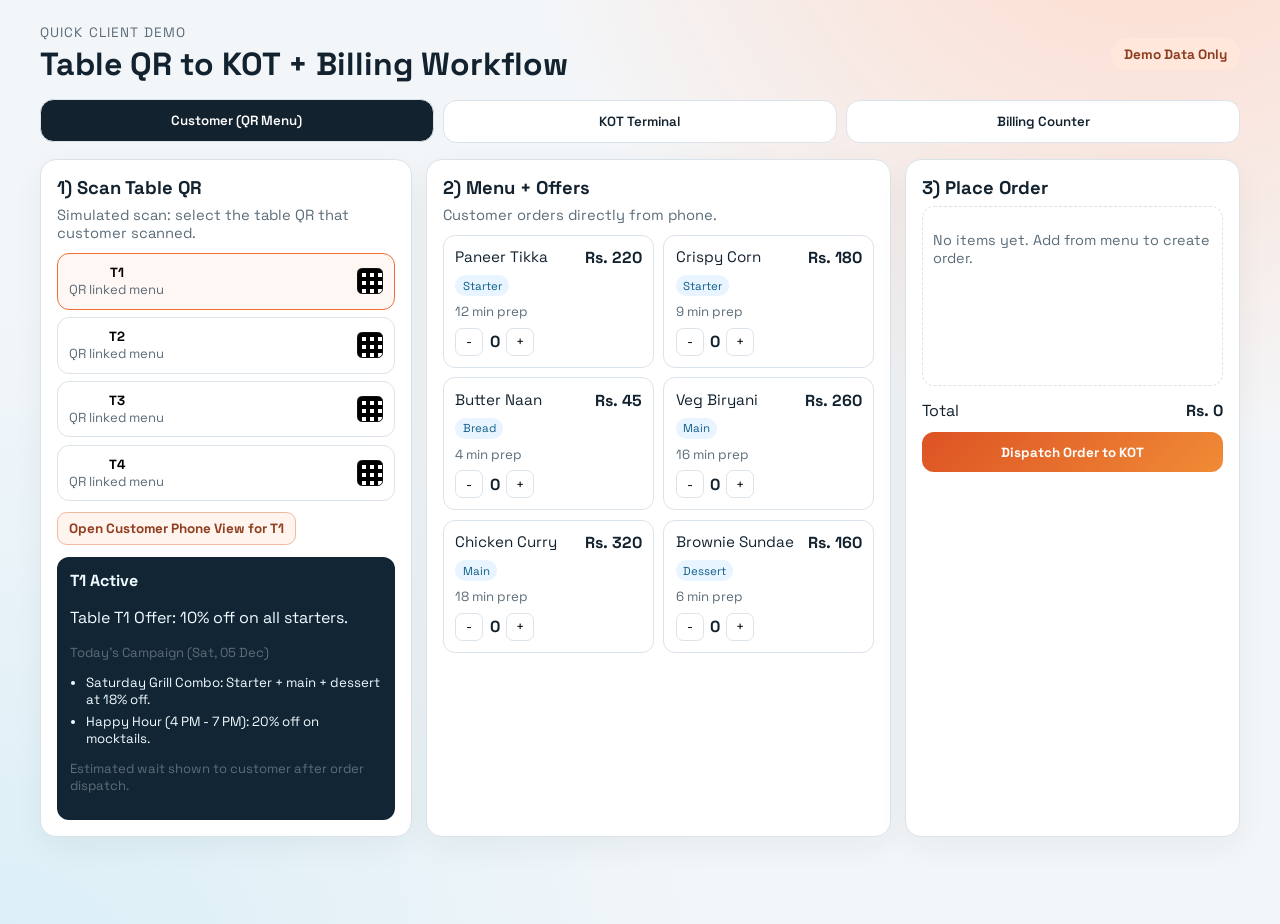
==== index.html @ ec976107 "initial commit" ====
<!DOCTYPE html>
<html lang="en">
<head>
  <meta charset="UTF-8">
  <meta name="viewport" content="width=device-width, initial-scale=1.0">
  <title>OrderFlow KOT Demo</title>
  <link rel="preconnect" href="https://fonts.googleapis.com">
  <link rel="preconnect" href="https://fonts.gstatic.com" crossorigin>
  <link href="https://fonts.googleapis.com/css2?family=Space+Grotesk:wght@400;500;700&display=swap" rel="stylesheet">
  <link rel="stylesheet" href="style.css">
</head>
<body>
  <main class="app-shell">
    <header class="topbar">
      <div>
        <p class="eyebrow">Quick Client Demo</p>
        <h1>Table QR to KOT + Billing Workflow</h1>
      </div>
      <div class="pill">Demo Data Only</div>
    </header>

    <nav class="view-tabs">
      <button class="tab-btn active" data-view="customer">Customer (QR Menu)</button>
      <button class="tab-btn" data-view="kot">KOT Terminal</button>
      <button class="tab-btn" data-view="billing">Billing Counter</button>
    </nav>

    <section id="customer" class="view active">
      <div class="customer-layout">
        <article class="panel">
          <h2>1) Scan Table QR</h2>
          <p class="subtext">Simulated scan: select the table QR that customer scanned.</p>
          <div class="qr-strip" id="tableQrStrip"></div>
          <div id="customerQuickLink"></div>
          <div class="offer-box" id="tableOffer"></div>
        </article>

        <article class="panel">
          <h2>2) Menu + Offers</h2>
          <p class="subtext">Customer orders directly from phone.</p>
          <div class="menu-grid" id="menuGrid"></div>
        </article>

        <article class="panel cart-panel">
          <h2>3) Place Order</h2>
          <div id="cartItems" class="cart-items"></div>
          <div class="bill-row">
            <span>Total</span>
            <strong id="cartTotal">Rs. 0</strong>
          </div>
          <button id="placeOrderBtn" class="btn-primary">Dispatch Order to KOT</button>
          <div id="orderToast" class="toast"></div>
        </article>
      </div>
    </section>

    <section id="kot" class="view">
      <div class="panel">
        <h2>Kitchen Order Ticket (Live Queue)</h2>
        <div class="kot-stats">
          <div class="stat">
            <span>Active Tickets</span>
            <strong id="activeTickets">0</strong>
          </div>
          <div class="stat">
            <span>Avg Wait</span>
            <strong id="avgWait">0 min</strong>
          </div>
          <div class="stat">
            <span>Next Ready</span>
            <strong id="nextReady">-</strong>
          </div>
        </div>
        <div id="kotQueue" class="kot-queue"></div>
      </div>
    </section>

    <section id="billing" class="view">
      <div class="billing-layout">
        <article class="panel">
          <h2>Billing by Table Number</h2>
          <label for="billingTable" class="subtext">Ask customer table number and fetch bill instantly.</label>
          <select id="billingTable"></select>
          <div id="billingDetails" class="billing-details"></div>
          <button id="markPaidBtn" class="btn-primary">Mark As Paid</button>
        </article>
        <article class="panel">
          <h2>Paid Bills</h2>
          <div id="paidBills" class="paid-bills"></div>
        </article>
      </div>
    </section>
  </main>

  <script src="script.js"></script>
</body>
</html>
---- style.css ----
:root {
  --bg: #f3f6f9;
  --panel: #ffffff;
  --text: #13222f;
  --muted: #5c6d79;
  --line: #dbe3ea;
  --accent: #ef6f36;
  --accent-soft: #ffe7dc;
  --good: #1f8f55;
  --warn: #c27806;
}

* {
  box-sizing: border-box;
}

body {
  margin: 0;
  min-height: 100vh;
  font-family: "Space Grotesk", sans-serif;
  color: var(--text);
  background:
    radial-gradient(circle at 90% -20%, #ffd8c7 0%, transparent 40%),
    radial-gradient(circle at 0% 110%, #d9eef7 0%, transparent 45%),
    var(--bg);
}

.app-shell {
  width: min(1200px, 96vw);
  margin: 1.5rem auto 2rem;
}

.topbar {
  display: flex;
  justify-content: space-between;
  align-items: center;
  gap: 1rem;
  margin-bottom: 1rem;
}

h1 {
  margin: 0.2rem 0 0;
  font-size: clamp(1.15rem, 2.8vw, 2rem);
}

h2 {
  margin: 0 0 0.4rem;
  font-size: 1.15rem;
}

.eyebrow {
  margin: 0;
  color: var(--muted);
  font-size: 0.85rem;
  letter-spacing: 0.08em;
  text-transform: uppercase;
}

.pill {
  padding: 0.45rem 0.8rem;
  border-radius: 999px;
  background: var(--accent-soft);
  color: #8d3e20;
  font-size: 0.85rem;
  font-weight: 700;
}

.view-tabs {
  display: grid;
  grid-template-columns: repeat(3, 1fr);
  gap: 0.6rem;
  margin-bottom: 1rem;
}

.tab-btn {
  border: 1px solid var(--line);
  background: #fff;
  border-radius: 0.85rem;
  padding: 0.75rem 0.6rem;
  font-family: inherit;
  font-weight: 600;
  color: var(--text);
  cursor: pointer;
  transition: 0.2s ease;
}

.tab-btn.active {
  background: var(--text);
  color: #fff;
  transform: translateY(-1px);
}

.view {
  display: none;
}

.view.active {
  display: block;
  animation: fade 0.28s ease;
}

@keyframes fade {
  from {
    opacity: 0;
    transform: translateY(4px);
  }
  to {
    opacity: 1;
    transform: translateY(0);
  }
}

.customer-layout,
.billing-layout {
  display: grid;
  grid-template-columns: 1fr 1.25fr 0.9fr;
  gap: 0.9rem;
}

.billing-layout {
  grid-template-columns: 1.2fr 1fr;
}

.panel {
  background: var(--panel);
  border: 1px solid var(--line);
  border-radius: 1rem;
  padding: 1rem;
  box-shadow: 0 10px 30px rgba(14, 34, 46, 0.05);
}

.subtext {
  margin: 0 0 0.7rem;
  color: var(--muted);
  font-size: 0.92rem;
}

.qr-strip {
  display: grid;
  grid-template-columns: 1fr;
  gap: 0.45rem;
}

.qr-btn {
  border: 1px solid var(--line);
  background: #fff;
  border-radius: 0.75rem;
  padding: 0.65rem 0.7rem;
  display: flex;
  align-items: center;
  justify-content: space-between;
  font-family: inherit;
  cursor: pointer;
}

.qr-btn.active {
  border-color: var(--accent);
  background: #fff7f3;
}

.qr-mock {
  width: 26px;
  height: 26px;
  border-radius: 0.3rem;
  background:
    linear-gradient(90deg, #000 50%, transparent 50%) 0 0/8px 8px,
    linear-gradient(#000 50%, transparent 50%) 0 0/8px 8px #fff;
  border: 1px solid #111;
}

.offer-box {
  margin-top: 0.75rem;
  border-radius: 0.75rem;
  background: #122535;
  color: #f2fbff;
  padding: 0.8rem;
  min-height: 70px;
}

.offer-mini-list {
  margin: 0.35rem 0 0.5rem 1rem;
  padding: 0;
  display: grid;
  gap: 0.28rem;
  font-size: 0.83rem;
}

.link-btn {
  margin-top: 0.65rem;
  display: inline-block;
  border: 1px solid #f0b89f;
  background: #fff4ee;
  color: #8f3e1e;
  border-radius: 0.6rem;
  padding: 0.45rem 0.7rem;
  text-decoration: none;
  font-size: 0.84rem;
  font-weight: 700;
}

.menu-grid {
  display: grid;
  grid-template-columns: repeat(2, 1fr);
  gap: 0.6rem;
}

.menu-item {
  border: 1px solid var(--line);
  border-radius: 0.75rem;
  padding: 0.7rem;
  display: grid;
  gap: 0.45rem;
}

.menu-head {
  display: flex;
  justify-content: space-between;
  gap: 0.6rem;
  align-items: start;
}

.menu-name {
  margin: 0;
  font-size: 0.95rem;
}

.tag {
  display: inline-block;
  width: fit-content;
  padding: 0.22rem 0.45rem;
  border-radius: 999px;
  background: #e8f4ff;
  color: #0f5f8a;
  font-size: 0.72rem;
}

.price {
  font-weight: 700;
}

.meta {
  color: var(--muted);
  font-size: 0.83rem;
}

.qty-row {
  display: flex;
  align-items: center;
  gap: 0.4rem;
}

.qty-btn {
  border: 1px solid var(--line);
  background: #fff;
  border-radius: 0.45rem;
  width: 28px;
  height: 28px;
  font-family: inherit;
  cursor: pointer;
}

.cart-panel {
  display: flex;
  flex-direction: column;
}

.cart-items {
  border: 1px dashed var(--line);
  border-radius: 0.75rem;
  padding: 0.6rem;
  min-height: 180px;
  margin-bottom: 0.7rem;
}

.cart-line {
  display: flex;
  justify-content: space-between;
  font-size: 0.9rem;
  padding: 0.35rem 0;
  border-bottom: 1px dashed #ebeff3;
}

.bill-row {
  display: flex;
  justify-content: space-between;
  align-items: center;
  margin: 0.2rem 0 0.7rem;
}

.btn-primary {
  border: none;
  background: linear-gradient(135deg, #dd5324 0%, #f08b36 100%);
  color: #fff;
  border-radius: 0.75rem;
  padding: 0.72rem;
  font-family: inherit;
  font-weight: 700;
  cursor: pointer;
}

.toast {
  margin-top: 0.55rem;
  font-size: 0.88rem;
  color: var(--good);
  min-height: 20px;
}

.kot-stats {
  display: grid;
  grid-template-columns: repeat(3, 1fr);
  gap: 0.7rem;
  margin: 0.7rem 0 1rem;
}

.stat {
  border: 1px solid var(--line);
  border-radius: 0.75rem;
  padding: 0.7rem;
  background: #f8fbfd;
}

.stat span {
  display: block;
  color: var(--muted);
  font-size: 0.82rem;
}

.kot-queue {
  display: grid;
  gap: 0.65rem;
}

.ticket {
  border: 1px solid var(--line);
  border-left: 5px solid #bbb;
  border-radius: 0.8rem;
  padding: 0.75rem;
  background: #fff;
}

.ticket.Queued {
  border-left-color: var(--warn);
}

.ticket.Preparing {
  border-left-color: #1084cc;
}

.ticket.Ready {
  border-left-color: var(--good);
}

.ticket-head {
  display: flex;
  justify-content: space-between;
  gap: 0.8rem;
  margin-bottom: 0.4rem;
}

.tiny {
  color: var(--muted);
  font-size: 0.82rem;
}

.ticket-items {
  margin: 0.2rem 0 0.6rem;
  color: #314653;
  font-size: 0.9rem;
}

.status-btn {
  border: 1px solid var(--line);
  background: #fff;
  border-radius: 0.55rem;
  padding: 0.4rem 0.6rem;
  font-family: inherit;
  cursor: pointer;
}

select {
  width: 100%;
  border: 1px solid var(--line);
  border-radius: 0.75rem;
  padding: 0.66rem;
  font-family: inherit;
  margin-bottom: 0.8rem;
}

.billing-details {
  min-height: 240px;
  border: 1px solid var(--line);
  border-radius: 0.75rem;
  padding: 0.7rem;
  margin-bottom: 0.75rem;
}

.b-line {
  display: flex;
  justify-content: space-between;
  padding: 0.35rem 0;
  border-bottom: 1px dashed #ebeff3;
}

.total-line {
  margin-top: 0.3rem;
  padding-top: 0.45rem;
  border-top: 2px solid #d9e3ea;
  display: flex;
  justify-content: space-between;
  font-weight: 700;
}

.paid-bills {
  display: grid;
  gap: 0.55rem;
}

.paid-item {
  border: 1px solid var(--line);
  border-radius: 0.65rem;
  padding: 0.6rem;
  background: #fbfdfd;
}

.empty {
  color: var(--muted);
  font-size: 0.9rem;
}

@media (max-width: 980px) {
  .customer-layout,
  .billing-layout {
    grid-template-columns: 1fr;
  }

  .view-tabs {
    grid-template-columns: 1fr;
  }

  .menu-grid {
    grid-template-columns: 1fr;
  }

  .kot-stats {
    grid-template-columns: 1fr;
  }
}
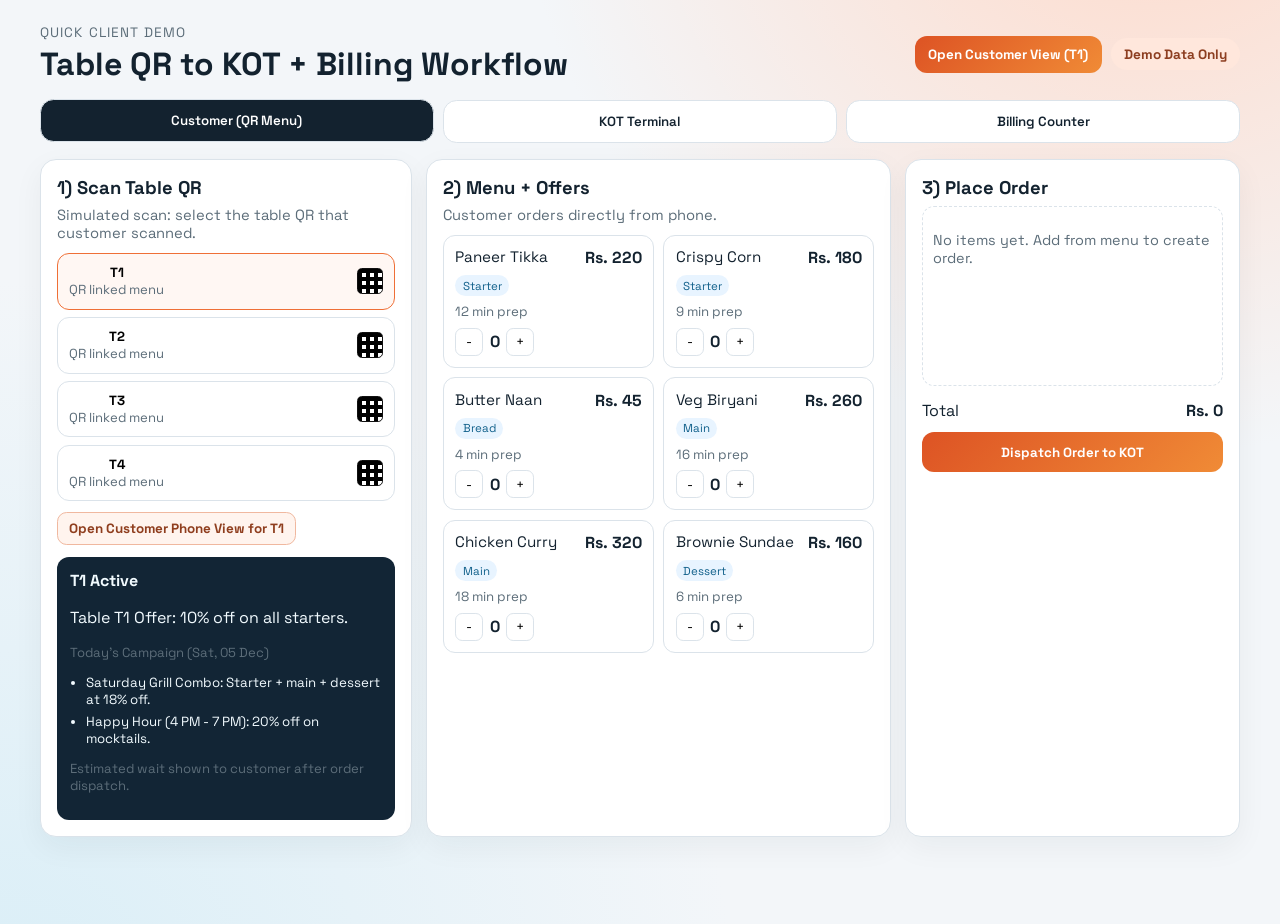
==== commit 4c1469ac: "customer view added" ====
--- a/index.html
+++ b/index.html
@@ -16,7 +16,12 @@
         <p class="eyebrow">Quick Client Demo</p>
         <h1>Table QR to KOT + Billing Workflow</h1>
       </div>
-      <div class="pill">Demo Data Only</div>
+      <div class="topbar-actions">
+        <a id="topCustomerViewBtn" class="demo-btn" href="customer.html?table=T1" target="_blank" rel="noopener">
+          Open Customer View
+        </a>
+        <div class="pill">Demo Data Only</div>
+      </div>
     </header>
 
     <nav class="view-tabs">
--- a/style.css
+++ b/style.css
@@ -38,6 +38,12 @@
   margin-bottom: 1rem;
 }
 
+.topbar-actions {
+  display: flex;
+  align-items: center;
+  gap: 0.6rem;
+}
+
 h1 {
   margin: 0.2rem 0 0;
   font-size: clamp(1.15rem, 2.8vw, 2rem);
@@ -63,6 +69,18 @@
   color: #8d3e20;
   font-size: 0.85rem;
   font-weight: 700;
+}
+
+.demo-btn {
+  display: inline-block;
+  border: none;
+  background: linear-gradient(135deg, #dd5324 0%, #f08b36 100%);
+  color: #fff;
+  border-radius: 0.75rem;
+  padding: 0.62rem 0.85rem;
+  font-size: 0.84rem;
+  font-weight: 700;
+  text-decoration: none;
 }
 
 .view-tabs {
@@ -428,6 +446,11 @@
 }
 
 @media (max-width: 980px) {
+  .topbar {
+    flex-direction: column;
+    align-items: flex-start;
+  }
+
   .customer-layout,
   .billing-layout {
     grid-template-columns: 1fr;
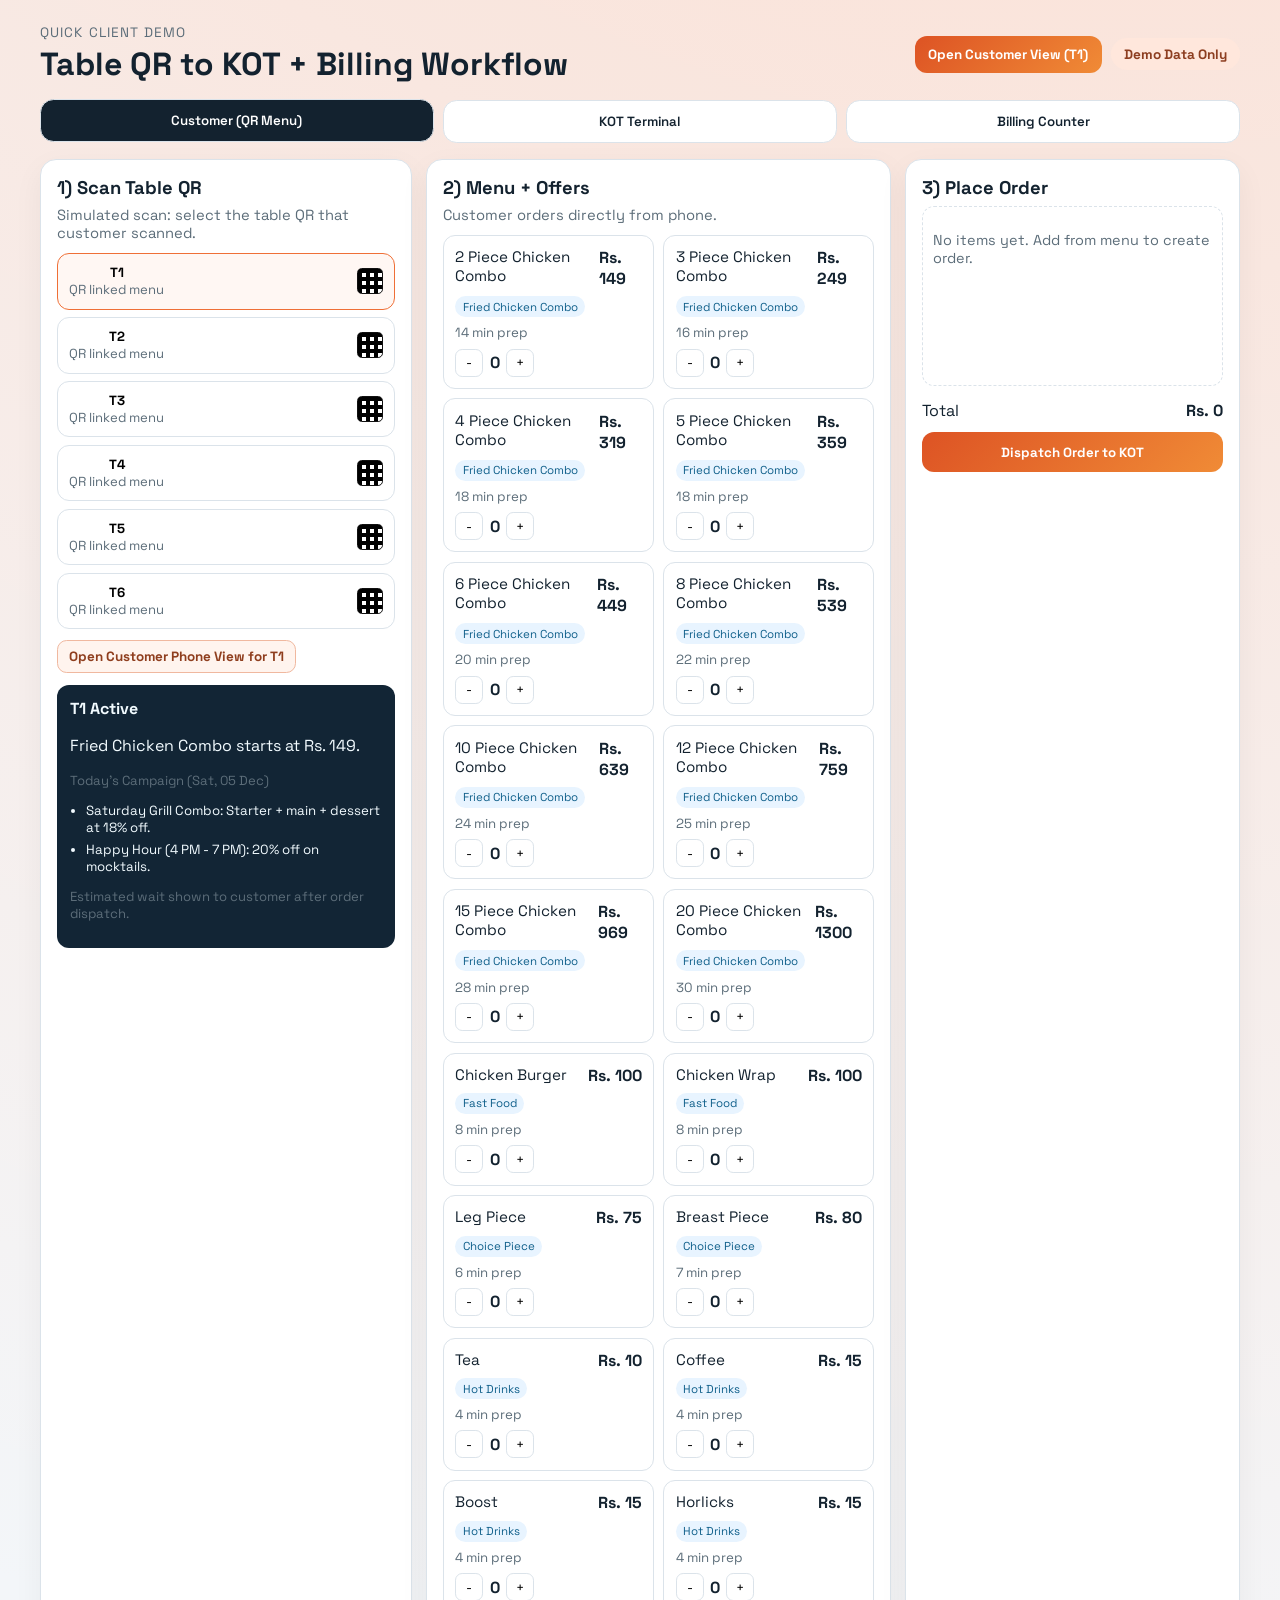
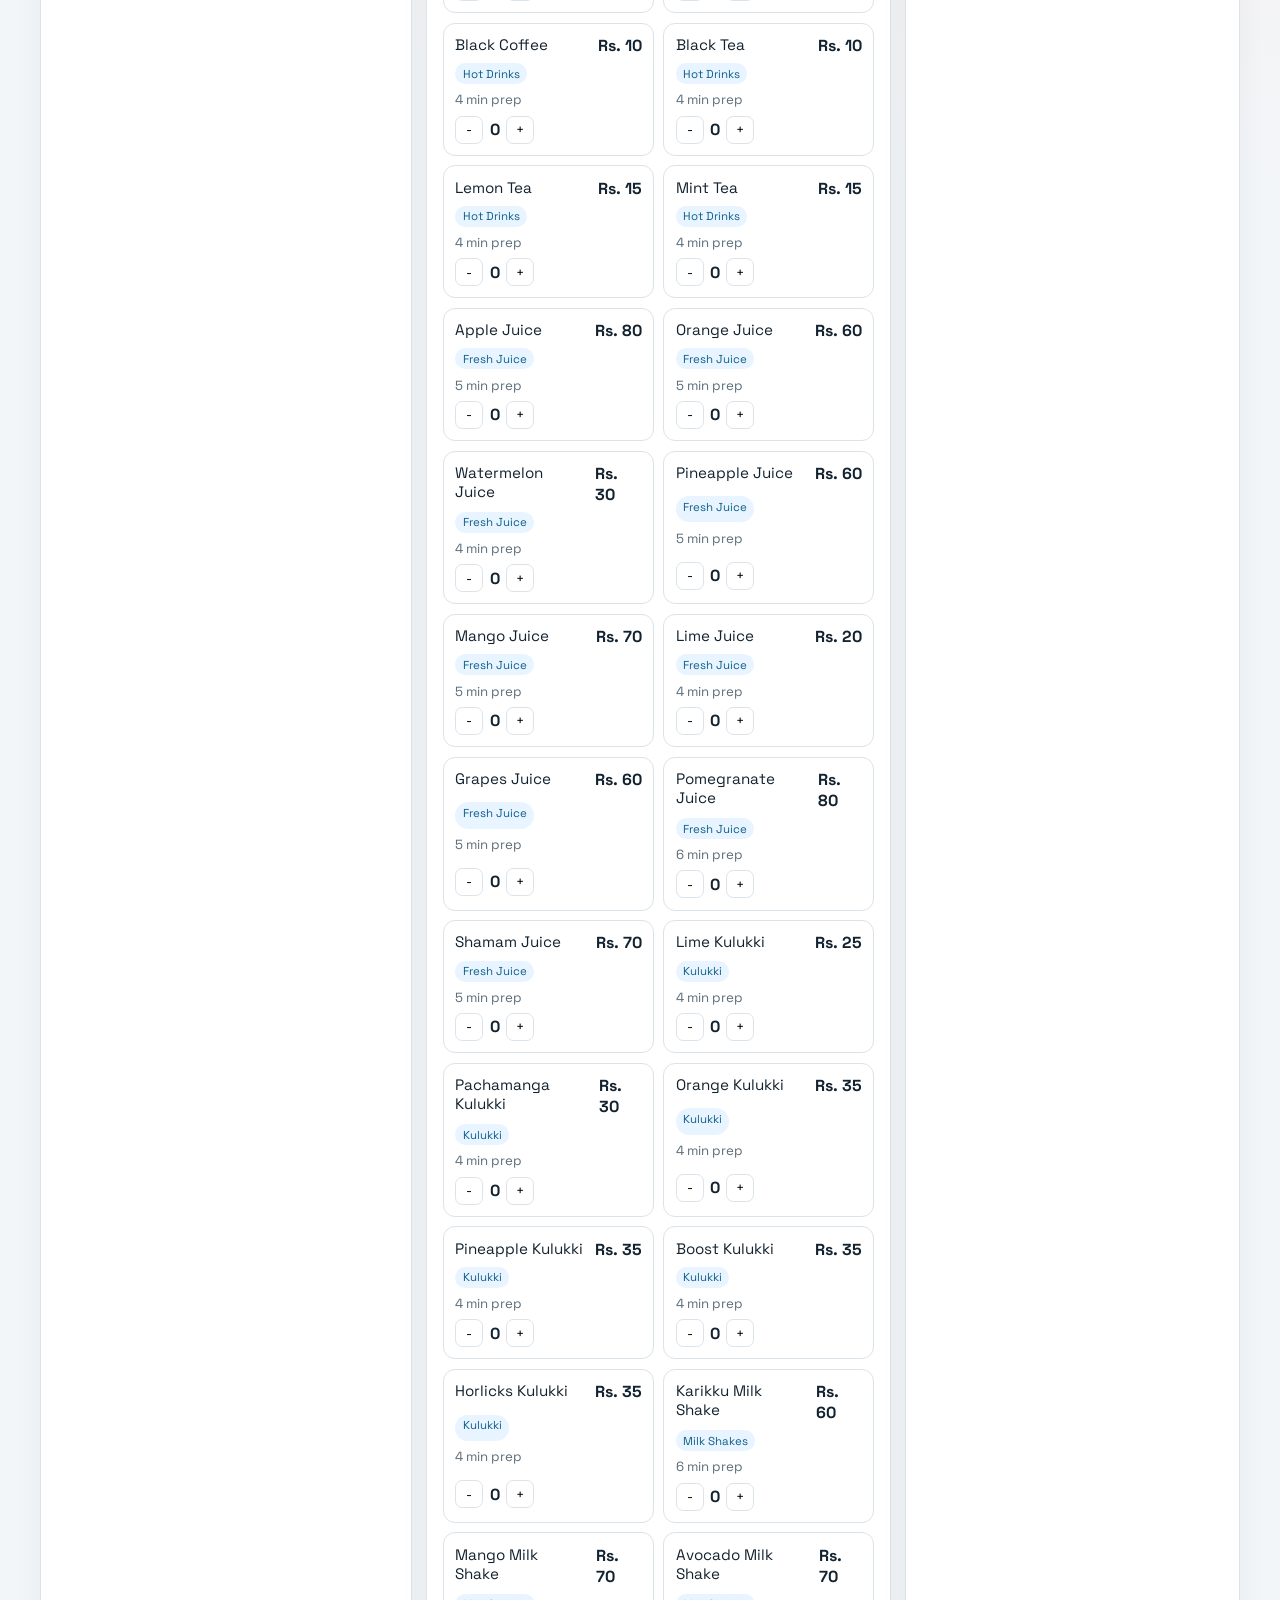
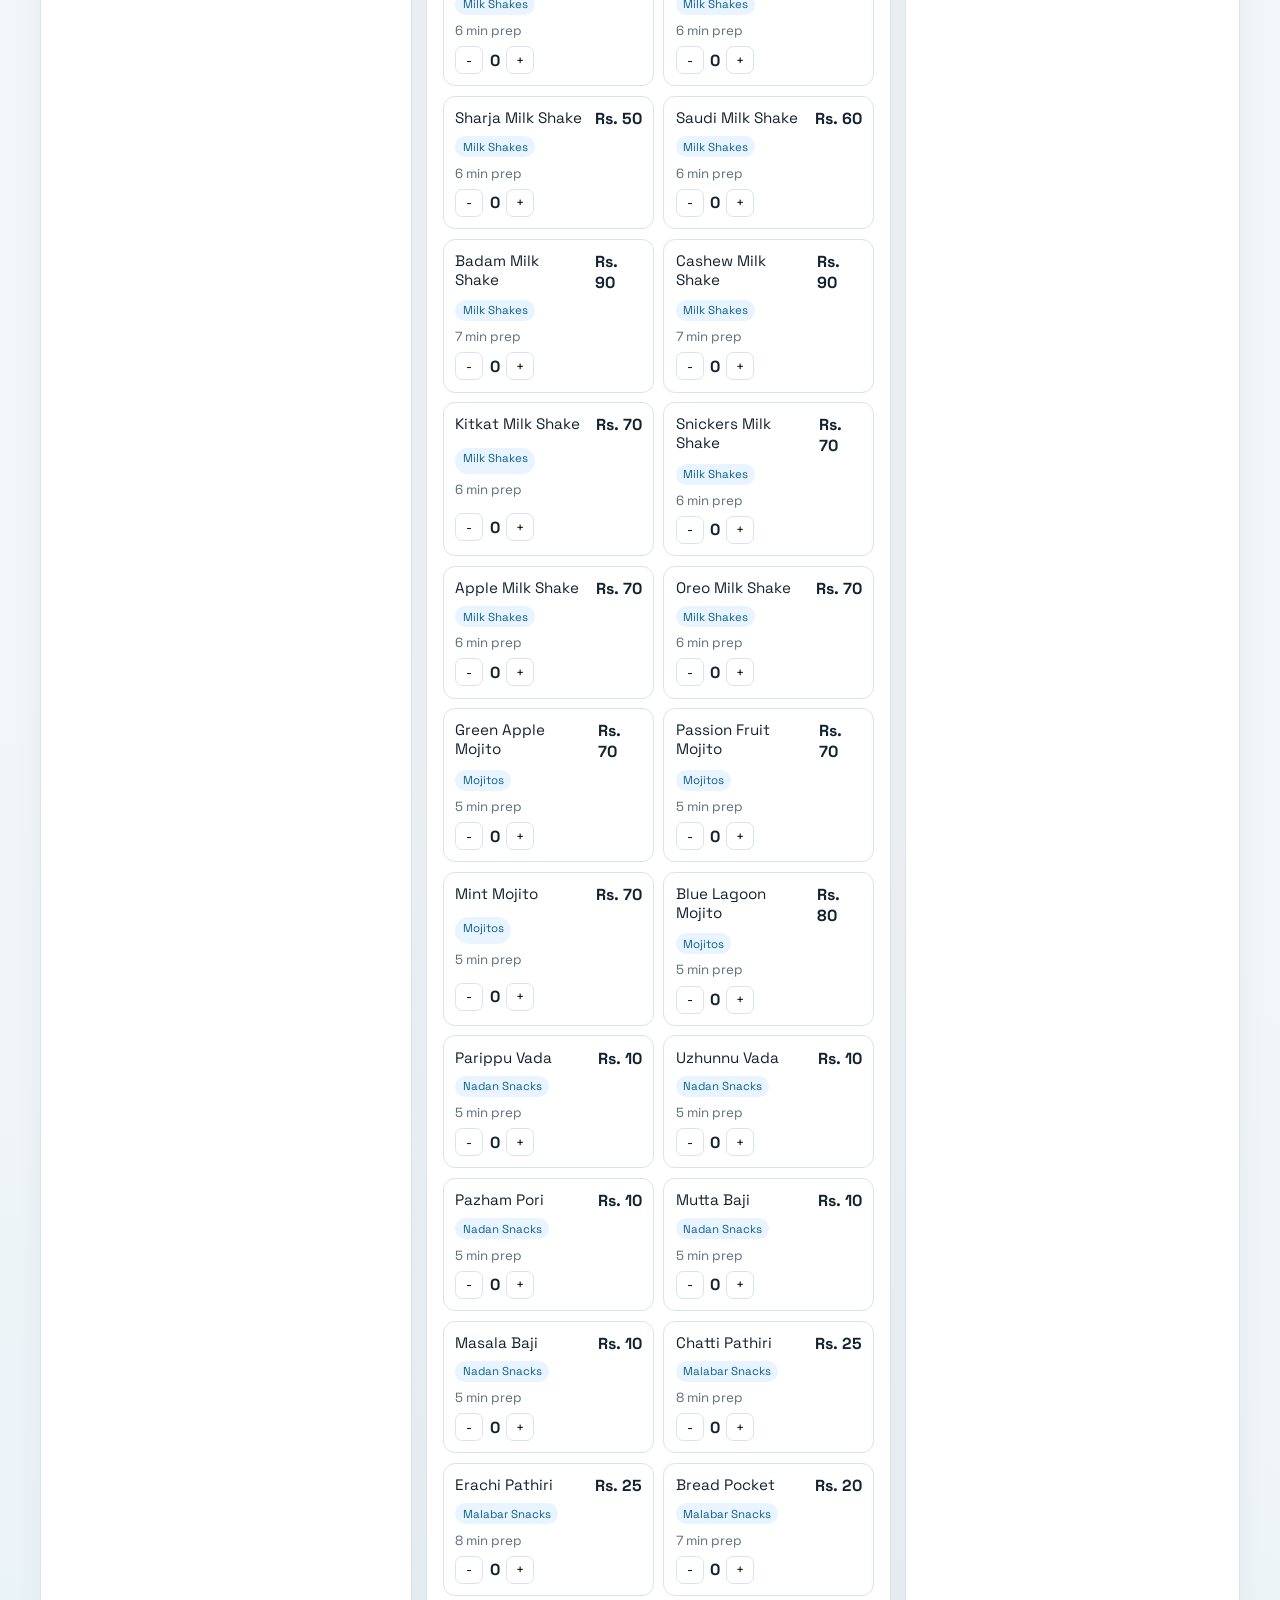
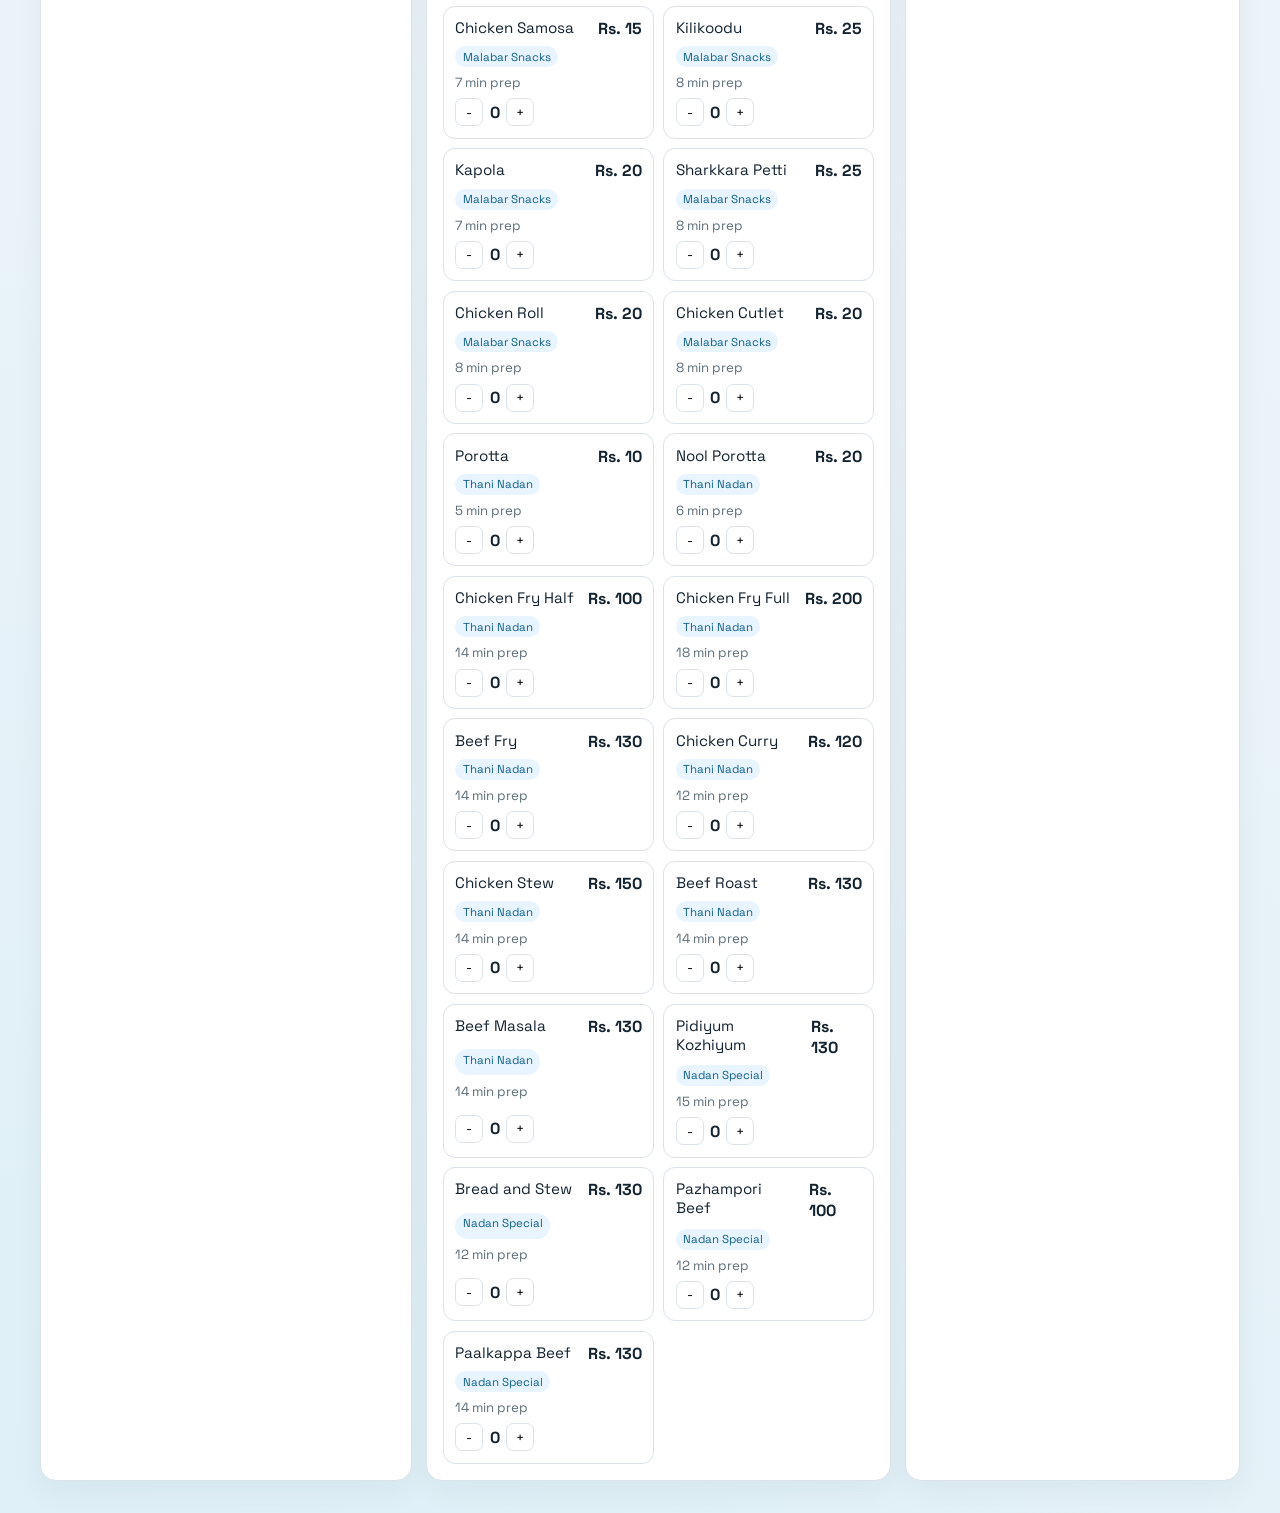
==== commit 01cca9a6: "changed the customer UI" ====
--- a/index.html
+++ b/index.html
@@ -97,6 +97,7 @@
     </section>
   </main>
 
+  <script src="data.js"></script>
   <script src="script.js"></script>
 </body>
 </html>
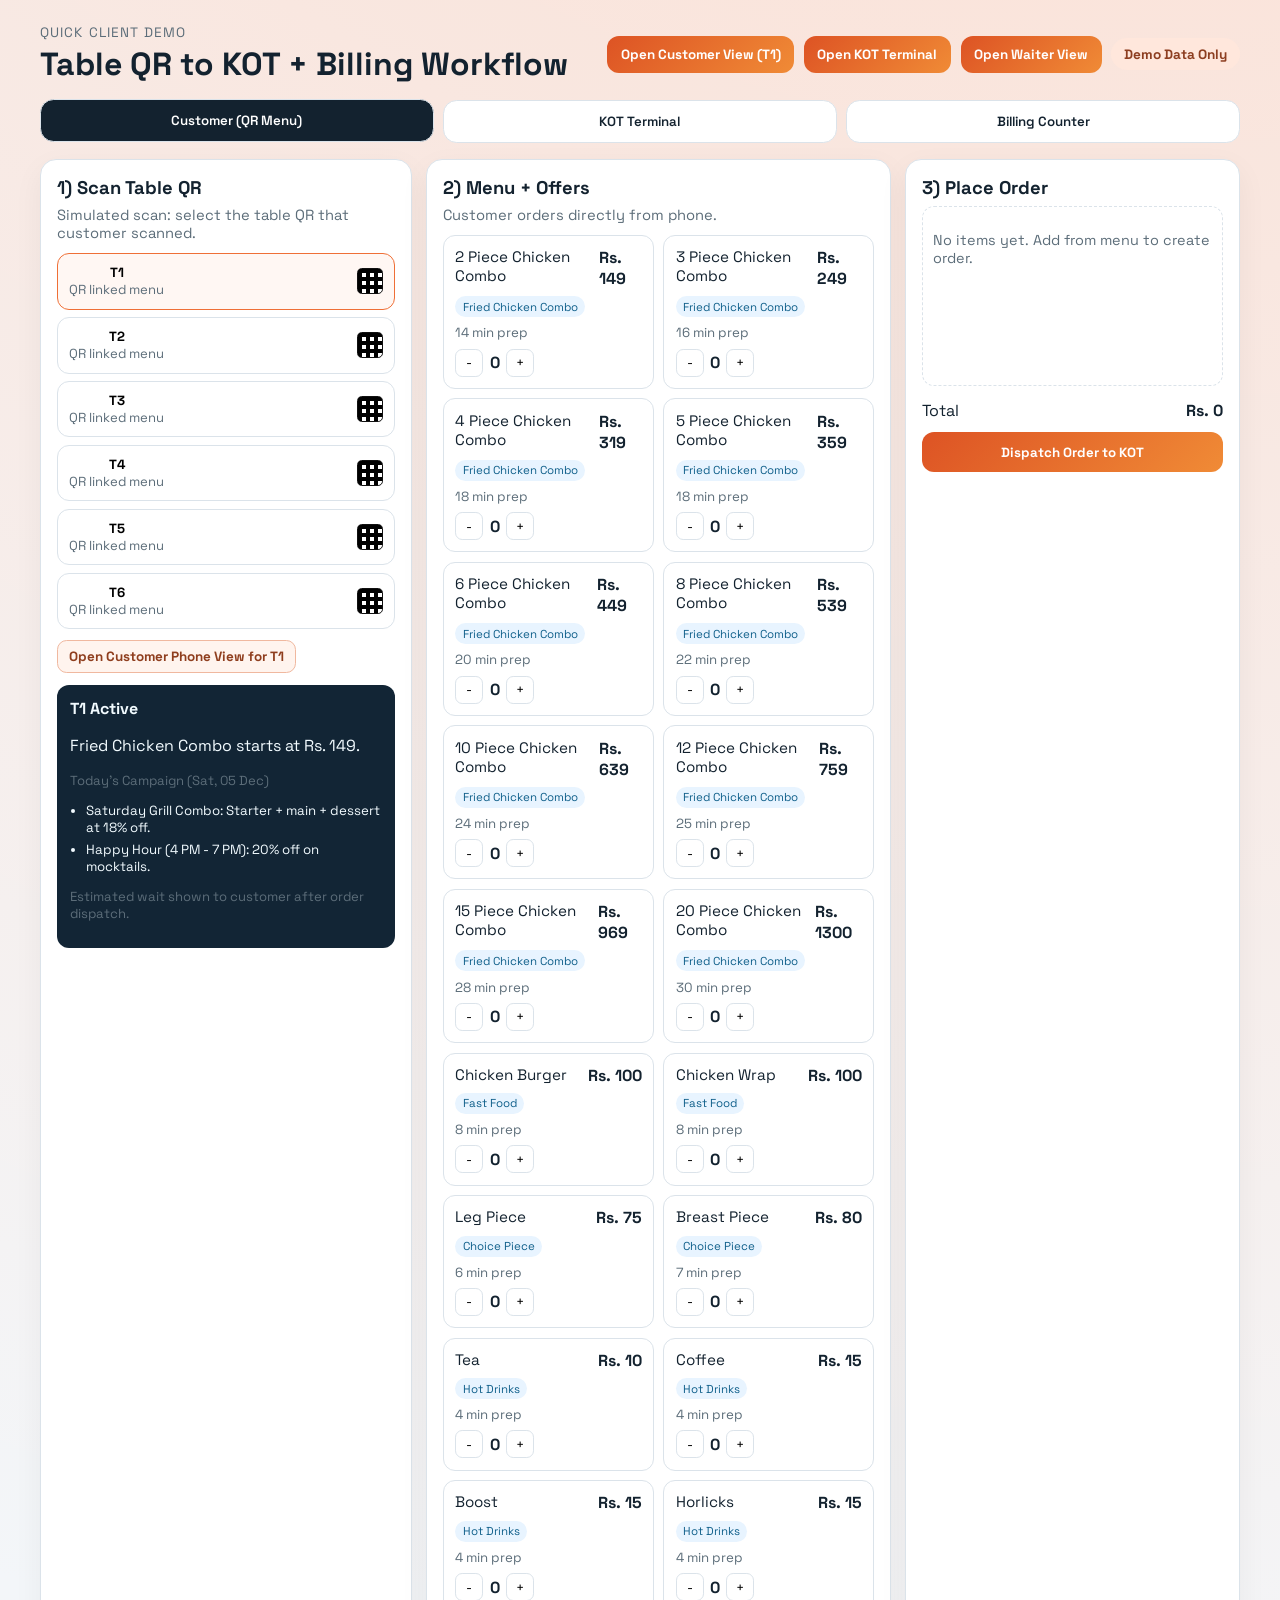
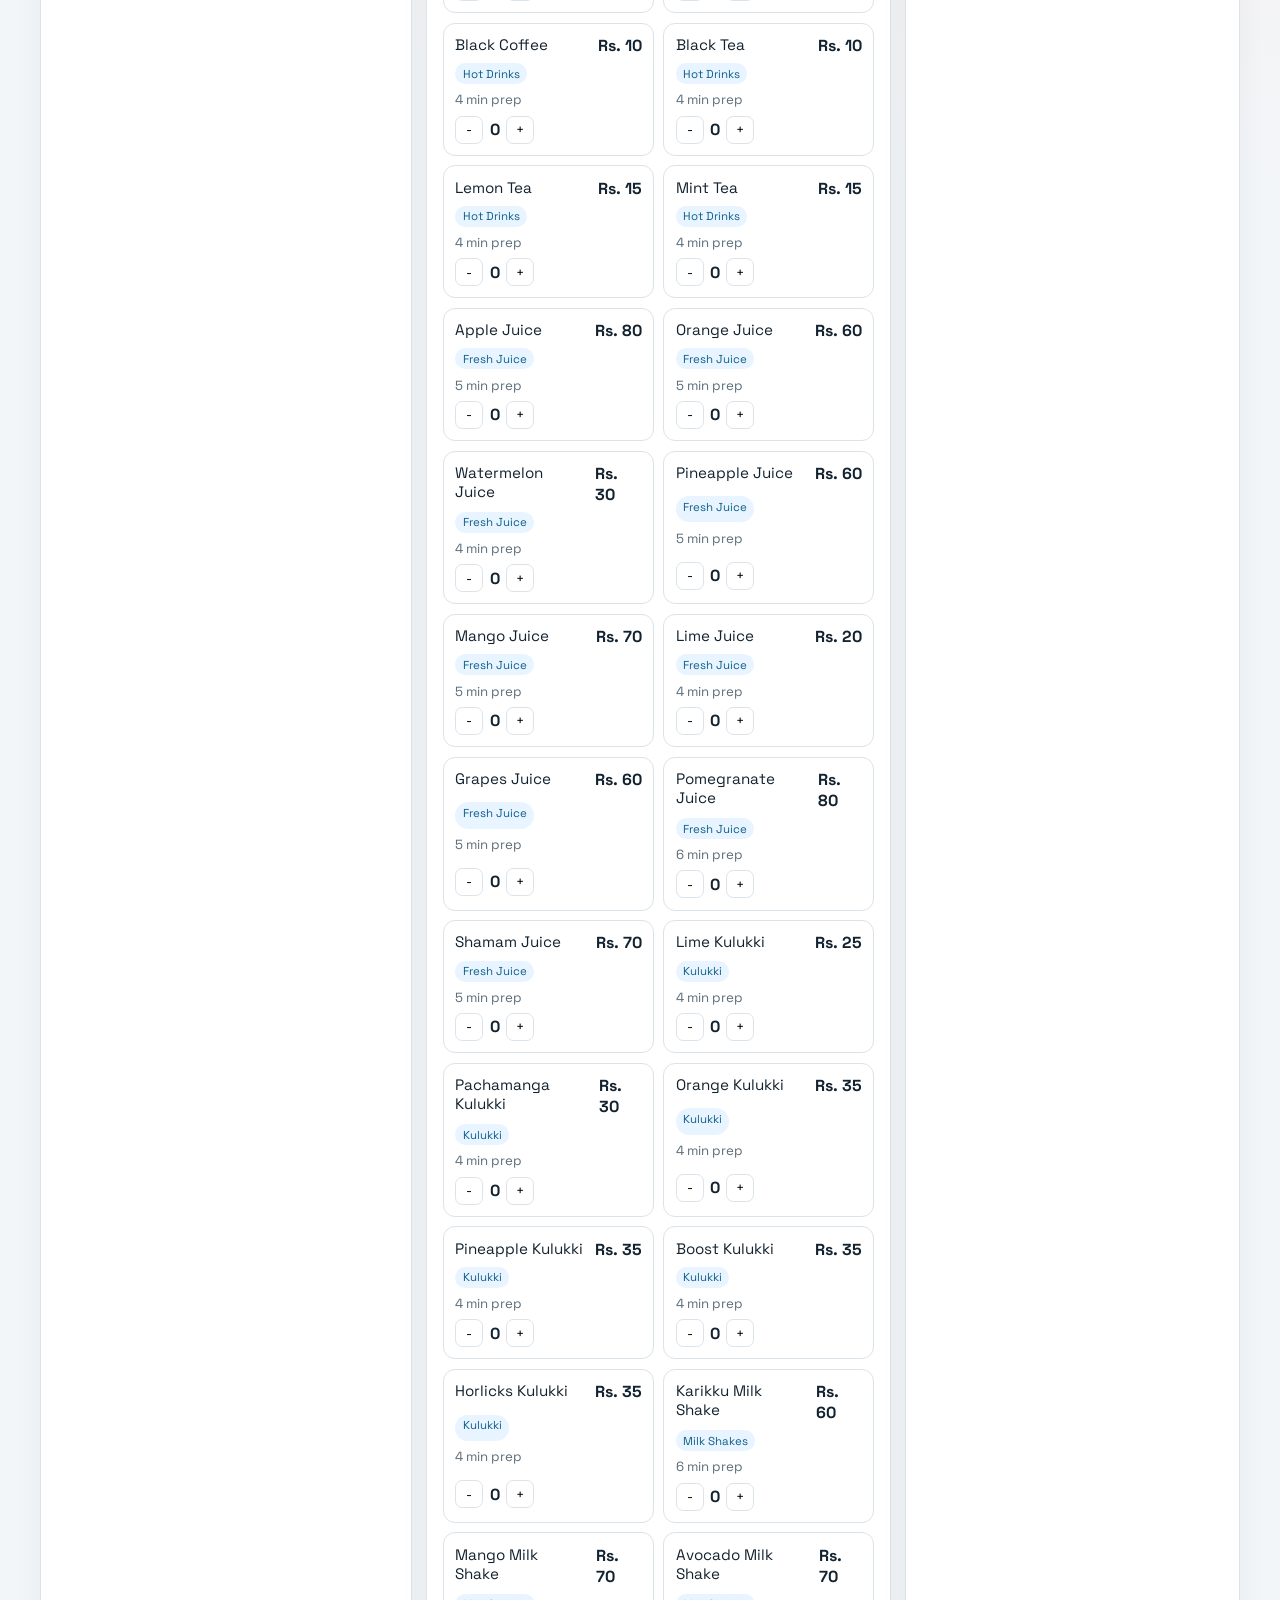
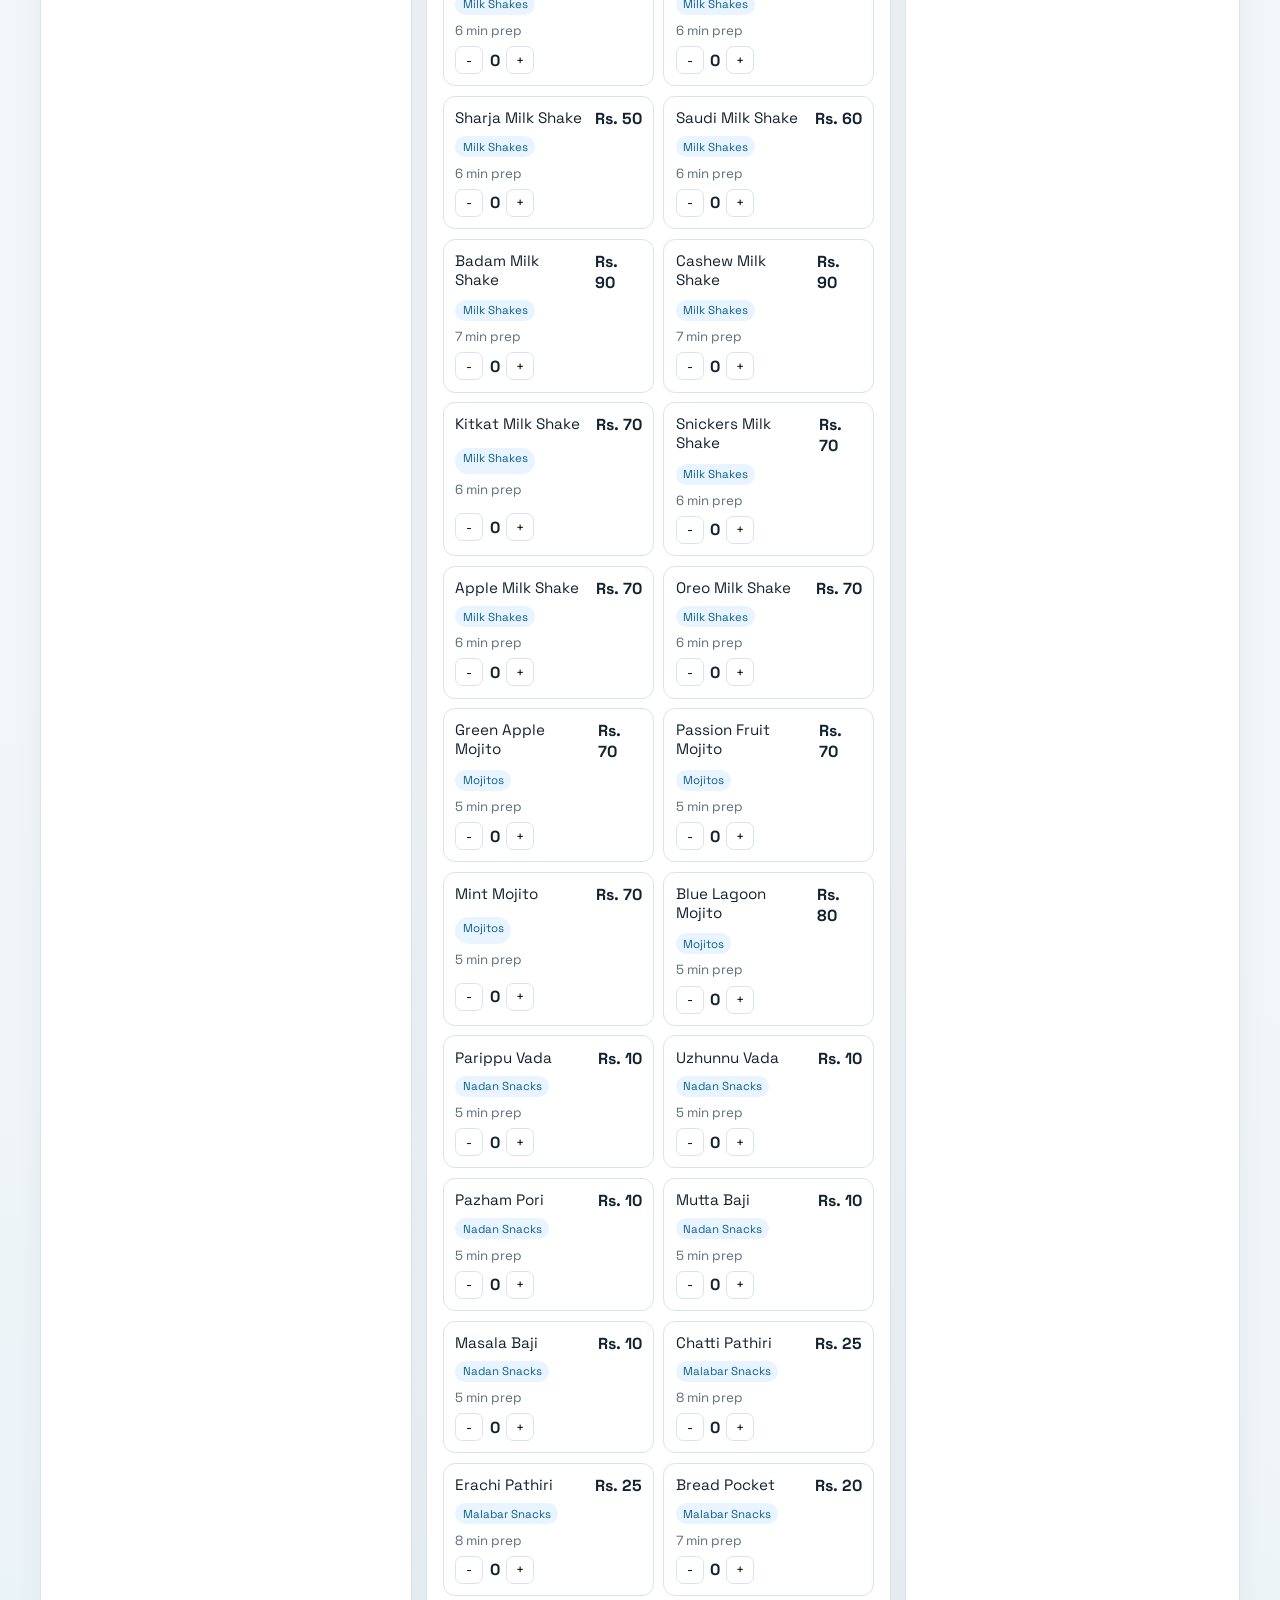
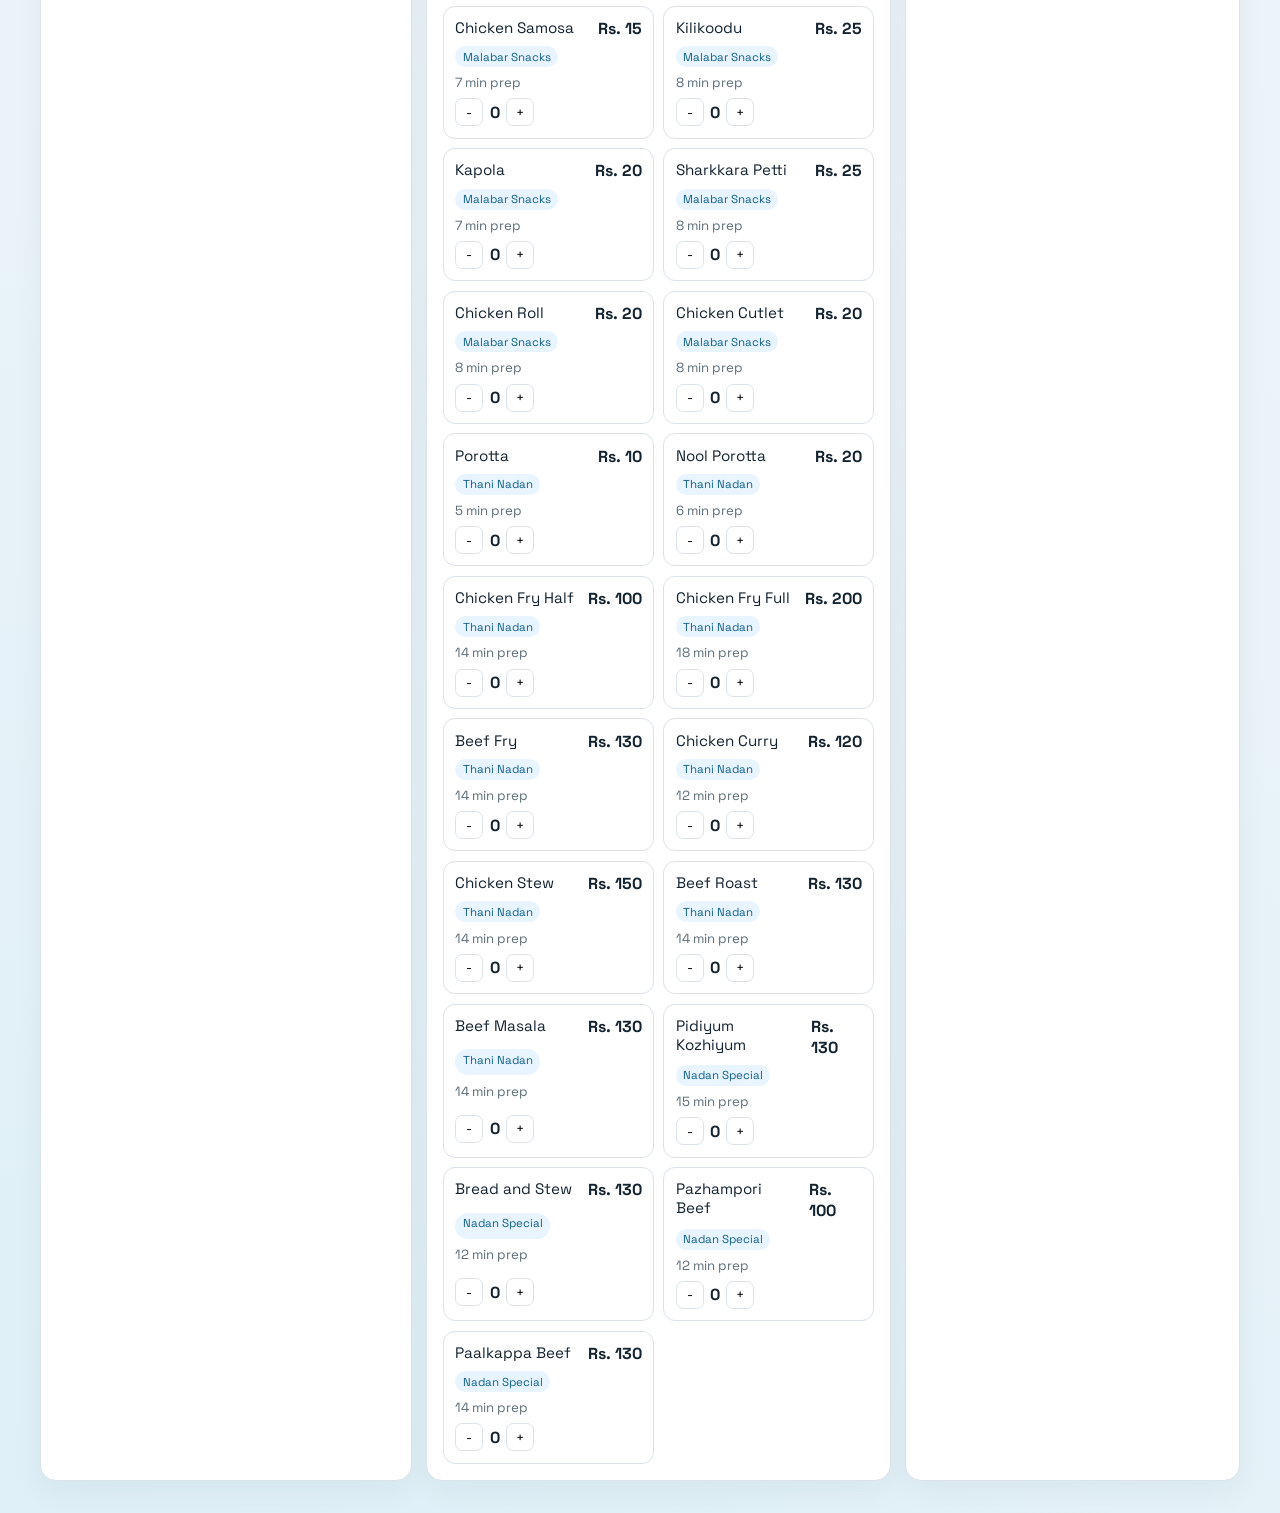
==== commit bdffd2d6: "kot terminal" ====
--- a/index.html
+++ b/index.html
@@ -19,6 +19,12 @@
       <div class="topbar-actions">
         <a id="topCustomerViewBtn" class="demo-btn" href="customer.html?table=T1" target="_blank" rel="noopener">
           Open Customer View
+        </a>
+        <a class="demo-btn" href="kot-terminal.html" target="_blank" rel="noopener">
+          Open KOT Terminal
+        </a>
+        <a class="demo-btn" href="waiter.html" target="_blank" rel="noopener">
+          Open Waiter View
         </a>
         <div class="pill">Demo Data Only</div>
       </div>
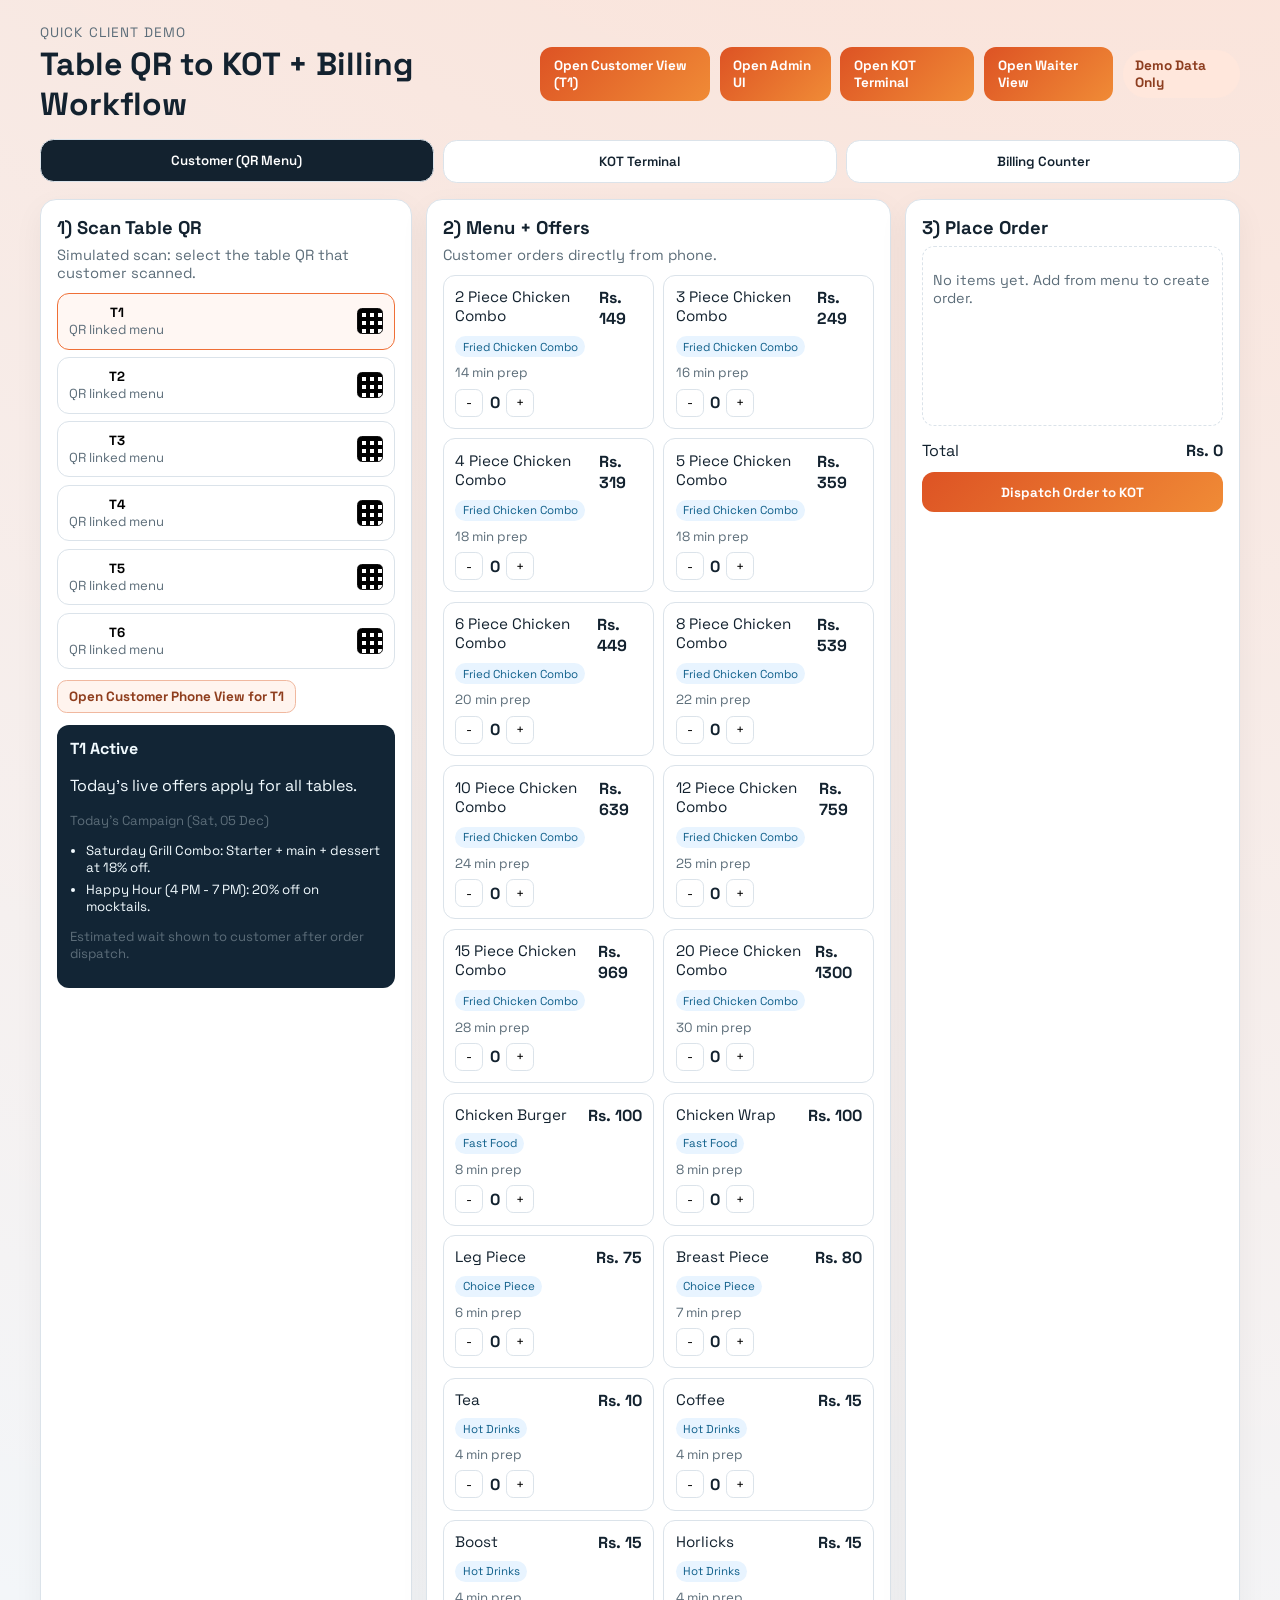
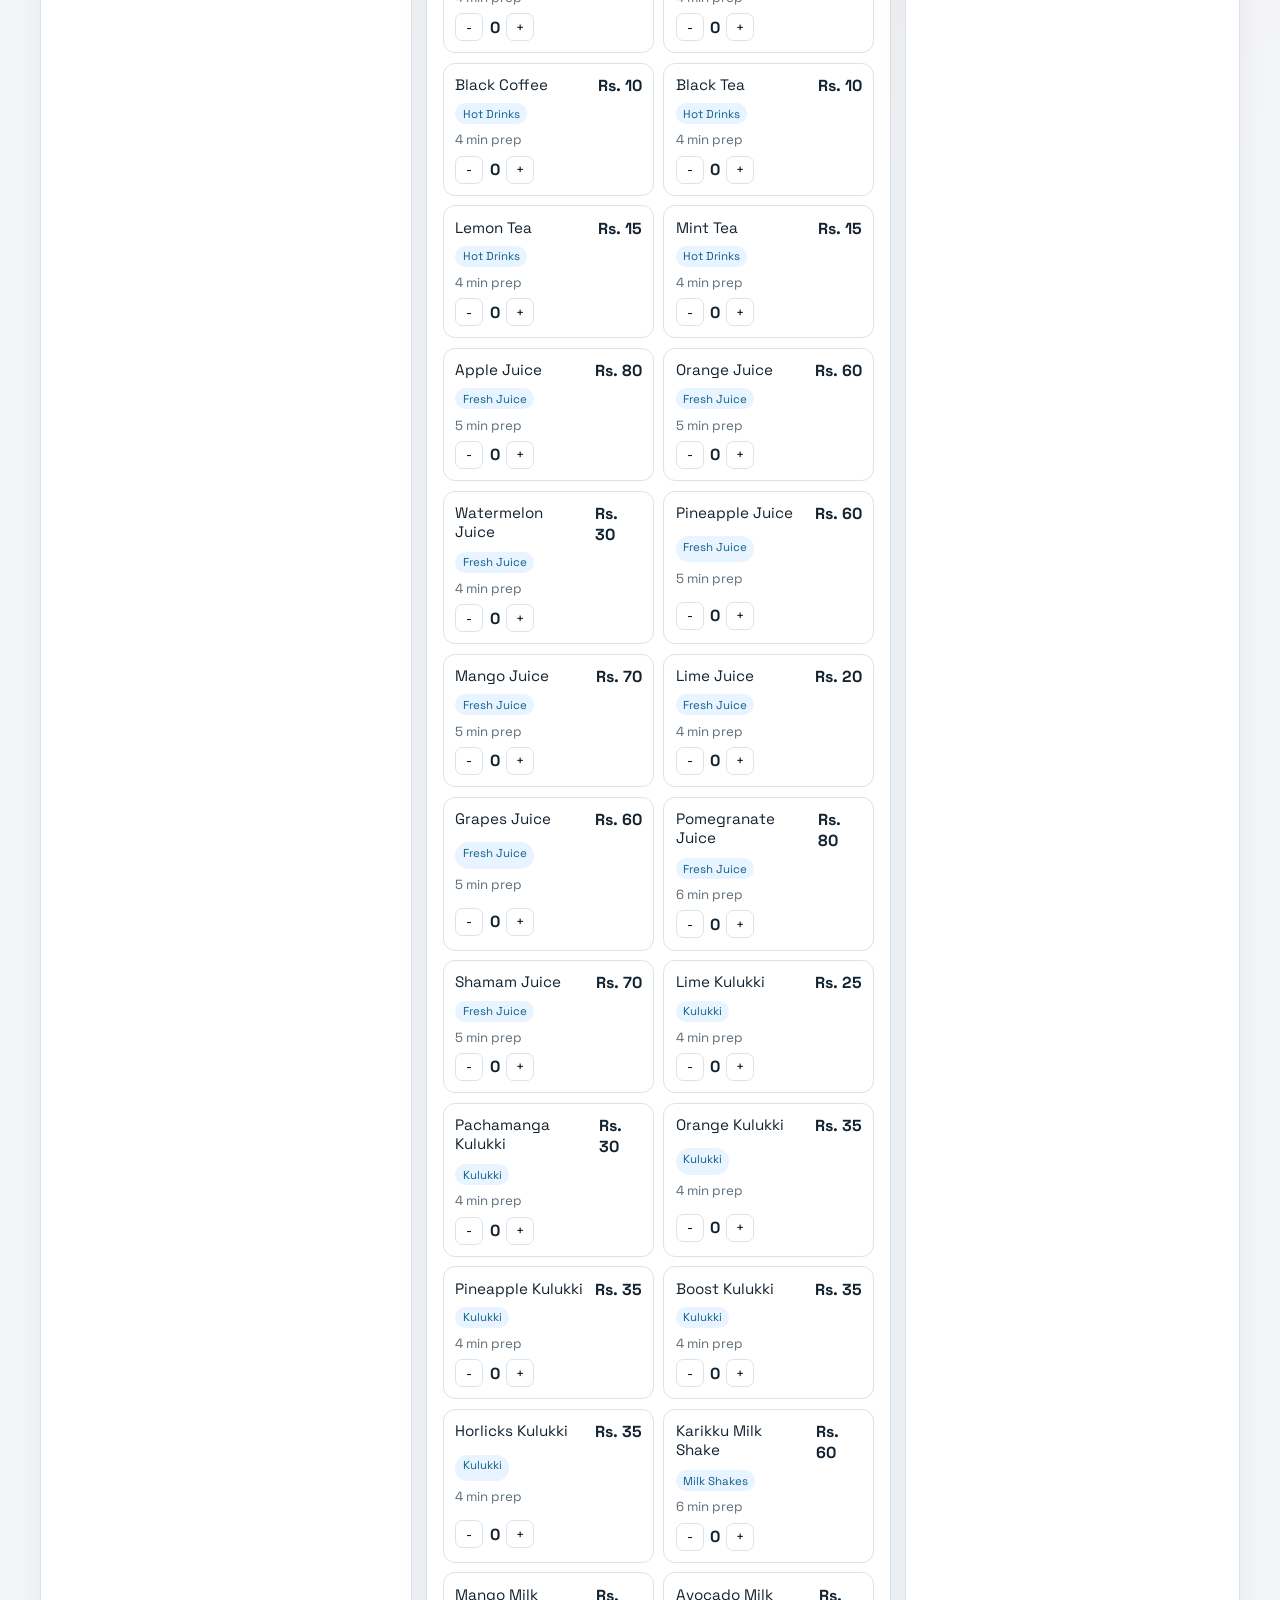
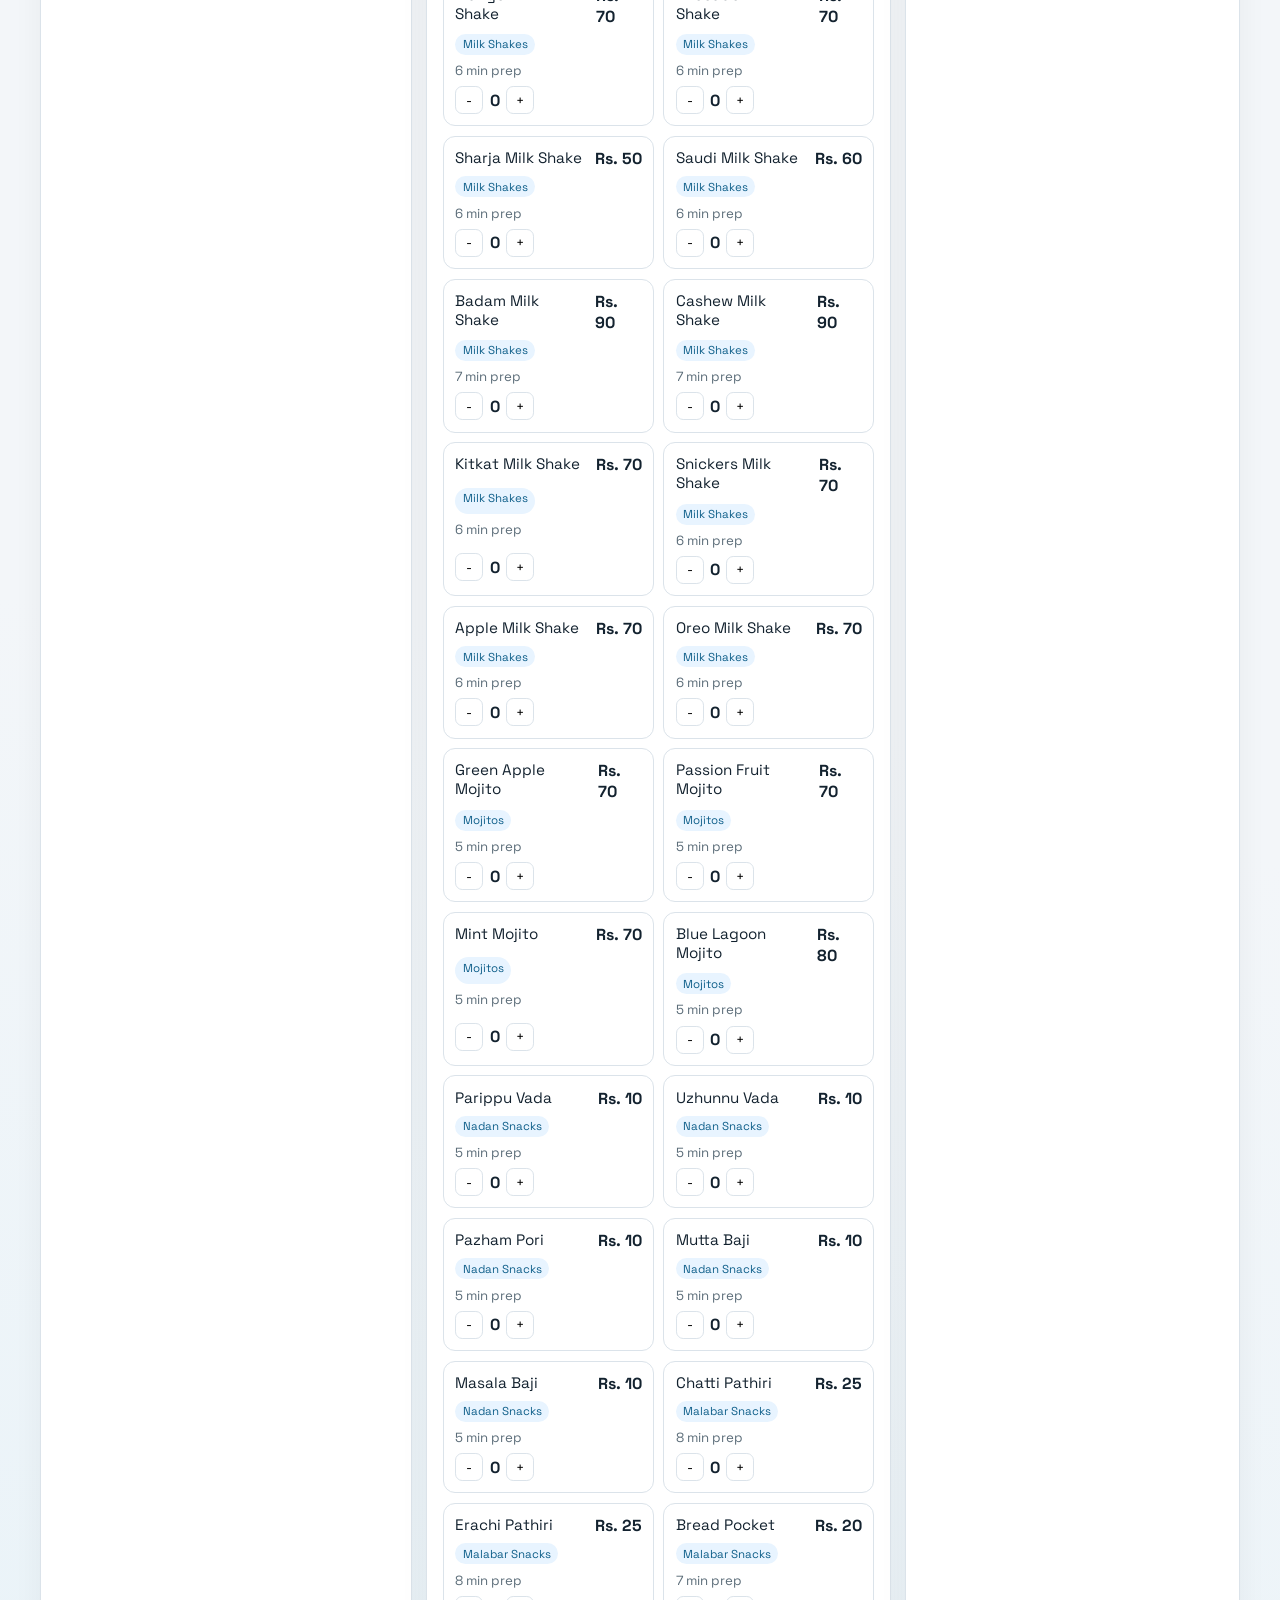
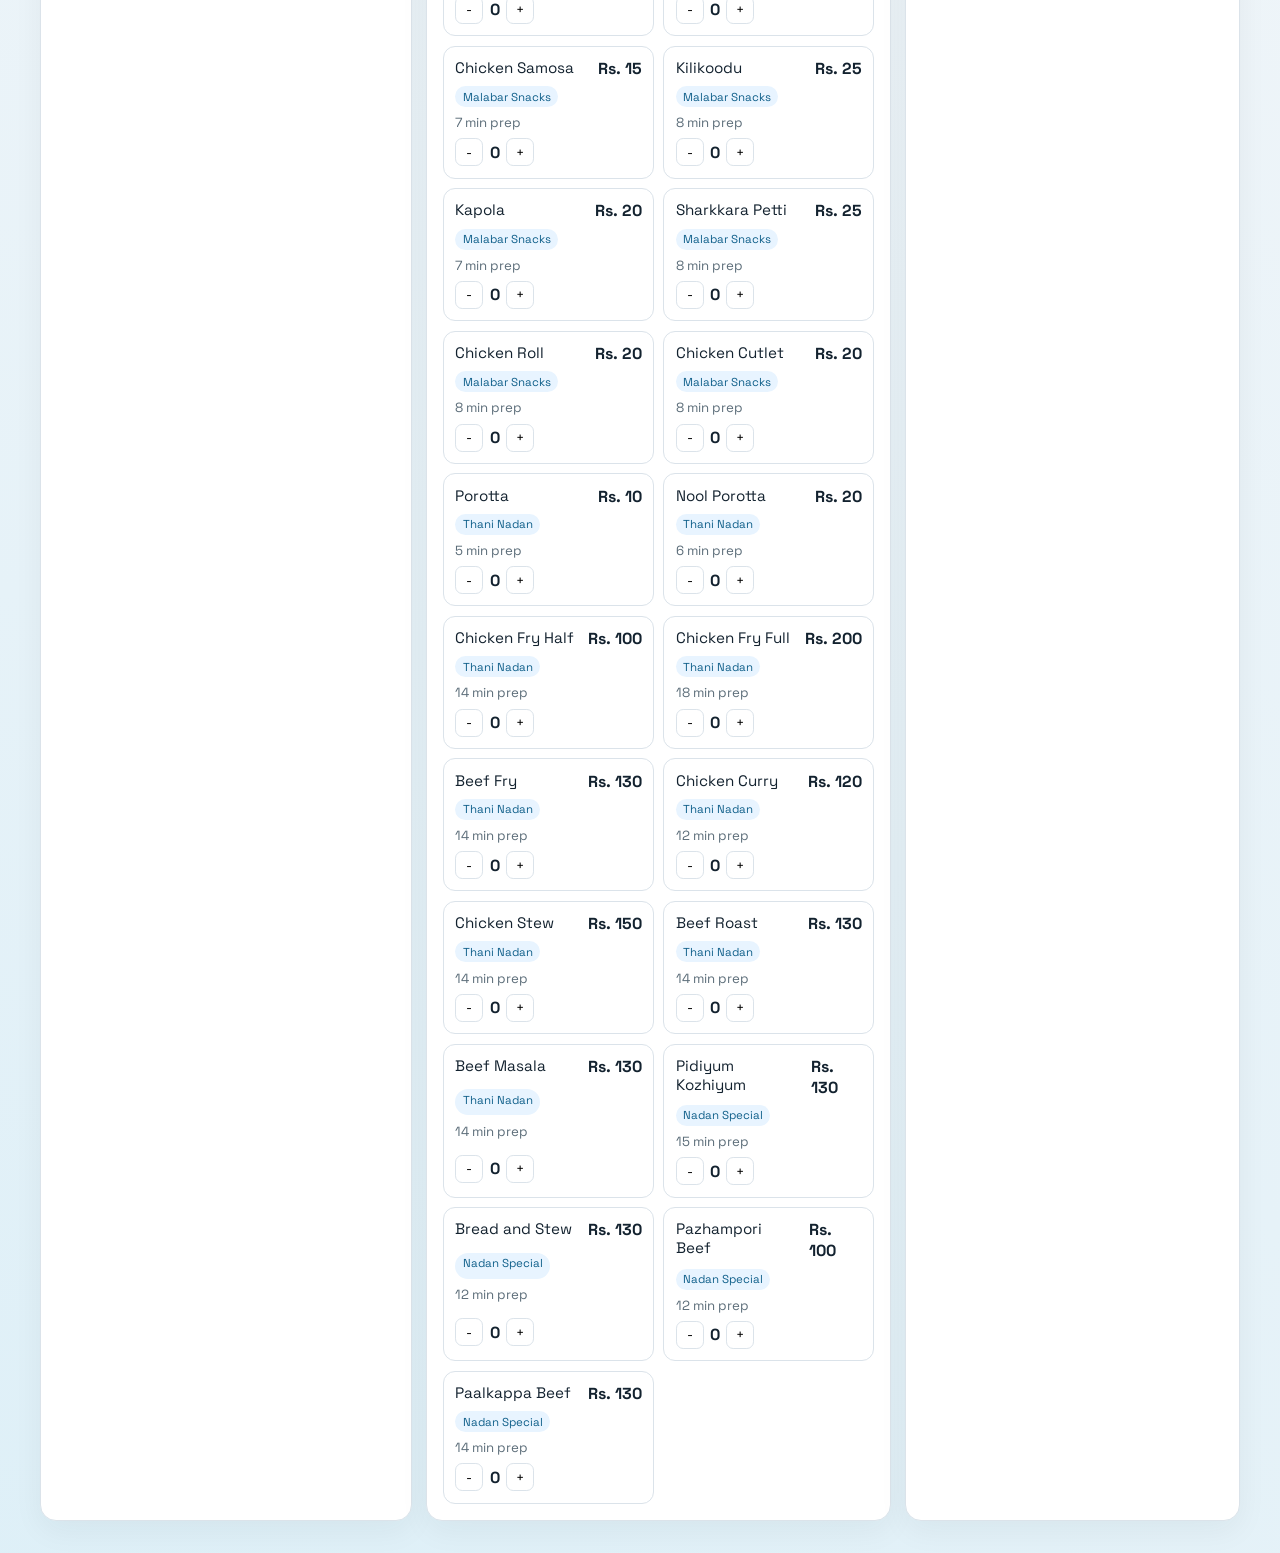
==== commit 10fc0128: "menu sticky on the header" ====
--- a/index.html
+++ b/index.html
@@ -19,6 +19,9 @@
       <div class="topbar-actions">
         <a id="topCustomerViewBtn" class="demo-btn" href="customer.html?table=T1" target="_blank" rel="noopener">
           Open Customer View
+        </a>
+        <a class="demo-btn" href="admin.html" target="_blank" rel="noopener">
+          Open Admin UI
         </a>
         <a class="demo-btn" href="kot-terminal.html" target="_blank" rel="noopener">
           Open KOT Terminal
